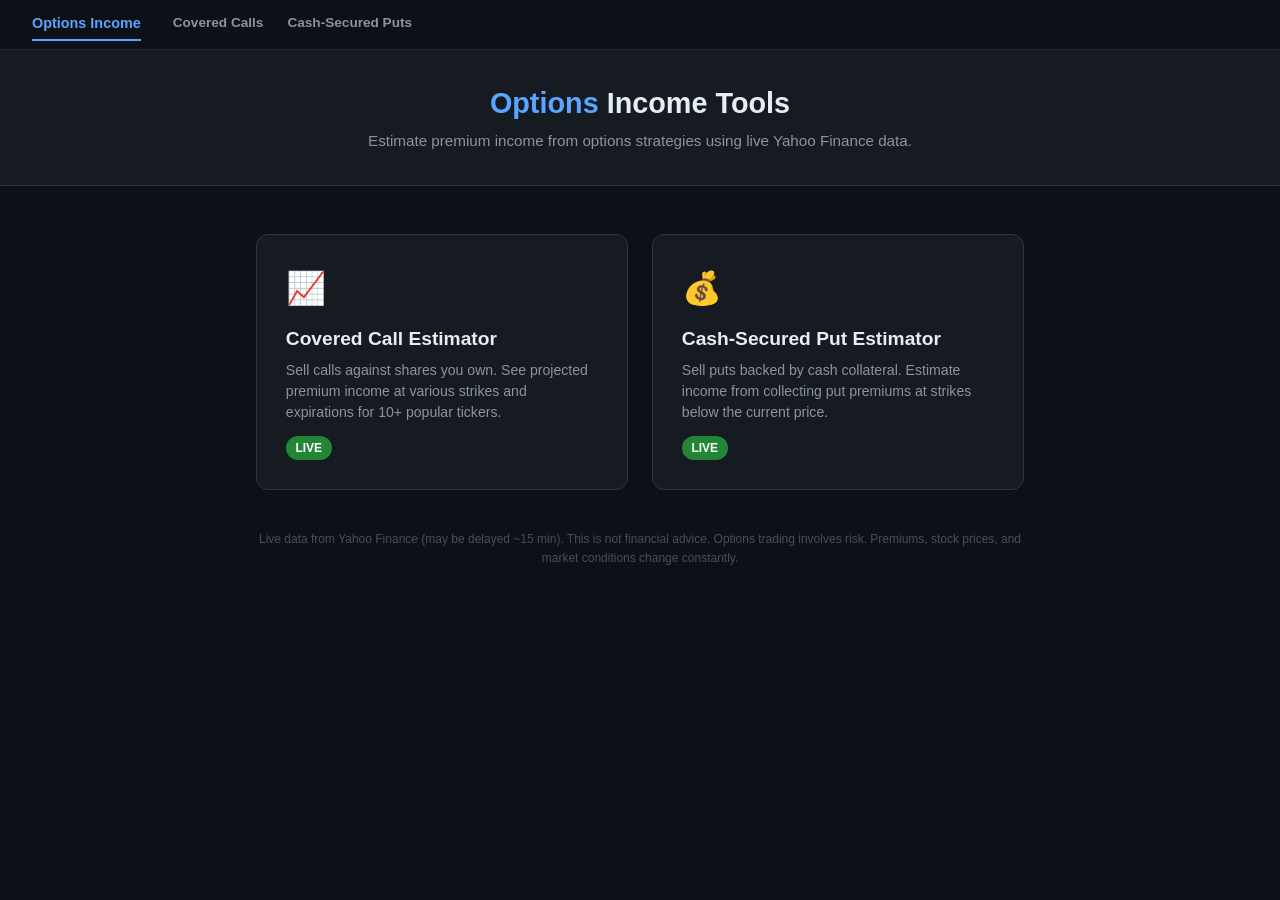
==== index.html @ 86610979 "Add cash-secured puts estimator and navigation hub - Create hub landing page (index.html) with nav c" ====
<!DOCTYPE html>
<html lang="en">
<head>
    <meta charset="UTF-8">
    <meta name="viewport" content="width=device-width, initial-scale=1.0">
    <title>Options Income Tools</title>
    <style>
        *, *::before, *::after { box-sizing: border-box; margin: 0; padding: 0; }
        body {
            font-family: -apple-system, BlinkMacSystemFont, "Segoe UI", Roboto, Helvetica, Arial, sans-serif;
            background: #0d1117;
            color: #e6edf3;
            min-height: 100vh;
            line-height: 1.5;
        }
        nav.top-nav {
            background: #0d1117;
            border-bottom: 1px solid #21262d;
            padding: 0.5rem 2rem;
            display: flex;
            gap: 1.5rem;
            align-items: center;
        }
        nav.top-nav a {
            color: #8b949e;
            text-decoration: none;
            font-size: 0.85rem;
            font-weight: 600;
            padding: 0.3rem 0;
            border-bottom: 2px solid transparent;
            transition: color 0.15s, border-color 0.15s;
        }
        nav.top-nav a:hover { color: #e6edf3; }
        nav.top-nav a.active {
            color: #58a6ff;
            border-bottom-color: #58a6ff;
        }
        nav.top-nav .nav-home {
            color: #58a6ff;
            font-size: 0.9rem;
            margin-right: 0.5rem;
        }
        header {
            background: #161b22;
            border-bottom: 1px solid #30363d;
            padding: 2rem 2rem;
            text-align: center;
        }
        header h1 {
            font-size: 1.8rem;
            color: #e6edf3;
            margin-bottom: 0.3rem;
        }
        header h1 span { color: #58a6ff; }
        header p {
            color: #8b949e;
            font-size: 0.95rem;
        }
        .container {
            max-width: 800px;
            margin: 0 auto;
            padding: 2rem 1rem;
        }
        .tools-grid {
            display: grid;
            grid-template-columns: repeat(auto-fit, minmax(300px, 1fr));
            gap: 1.5rem;
            margin-top: 1rem;
        }
        .tool-card {
            background: #161b22;
            border: 1px solid #30363d;
            border-radius: 12px;
            padding: 1.8rem;
            transition: border-color 0.2s, transform 0.15s;
            cursor: pointer;
            text-decoration: none;
            color: inherit;
            display: block;
        }
        .tool-card:hover {
            border-color: #58a6ff;
            transform: translateY(-2px);
        }
        .tool-card .icon {
            font-size: 2rem;
            margin-bottom: 0.8rem;
        }
        .tool-card h2 {
            font-size: 1.2rem;
            color: #e6edf3;
            margin-bottom: 0.4rem;
        }
        .tool-card p {
            color: #8b949e;
            font-size: 0.88rem;
            line-height: 1.5;
        }
        .tool-card .badge {
            display: inline-block;
            margin-top: 0.8rem;
            font-size: 0.75rem;
            padding: 0.2rem 0.6rem;
            border-radius: 12px;
            font-weight: 600;
        }
        .badge-live {
            background: #238636;
            color: #fff;
        }
        .badge-soon {
            background: #30363d;
            color: #8b949e;
        }
        .disclaimer {
            font-size: 0.75rem;
            color: #484f58;
            margin-top: 2.5rem;
            text-align: center;
            line-height: 1.6;
        }
        @media (max-width: 600px) {
            nav.top-nav { padding: 0.5rem 1rem; gap: 1rem; }
            header { padding: 1.5rem 1rem; }
            header h1 { font-size: 1.4rem; }
        }
    </style>
</head>
<body>
    <nav class="top-nav">
        <a href="/" class="nav-home active">Options Income</a>
        <a href="/covered-calls">Covered Calls</a>
        <a href="/cash-secured-puts">Cash-Secured Puts</a>
    </nav>

    <header>
        <h1><span>Options</span> Income Tools</h1>
        <p>Estimate premium income from options strategies using live Yahoo Finance data.</p>
    </header>

    <div class="container">
        <div class="tools-grid">
            <a href="/covered-calls" class="tool-card">
                <div class="icon">&#x1F4C8;</div>
                <h2>Covered Call Estimator</h2>
                <p>Sell calls against shares you own. See projected premium income at various strikes and expirations for 10+ popular tickers.</p>
                <span class="badge badge-live">LIVE</span>
            </a>
            <a href="/cash-secured-puts" class="tool-card">
                <div class="icon">&#x1F4B0;</div>
                <h2>Cash-Secured Put Estimator</h2>
                <p>Sell puts backed by cash collateral. Estimate income from collecting put premiums at strikes below the current price.</p>
                <span class="badge badge-live">LIVE</span>
            </a>
        </div>
        <p class="disclaimer">
            Live data from Yahoo Finance (may be delayed ~15 min). This is not financial advice.
            Options trading involves risk. Premiums, stock prices, and market conditions change constantly.
        </p>
    </div>
</body>
</html>
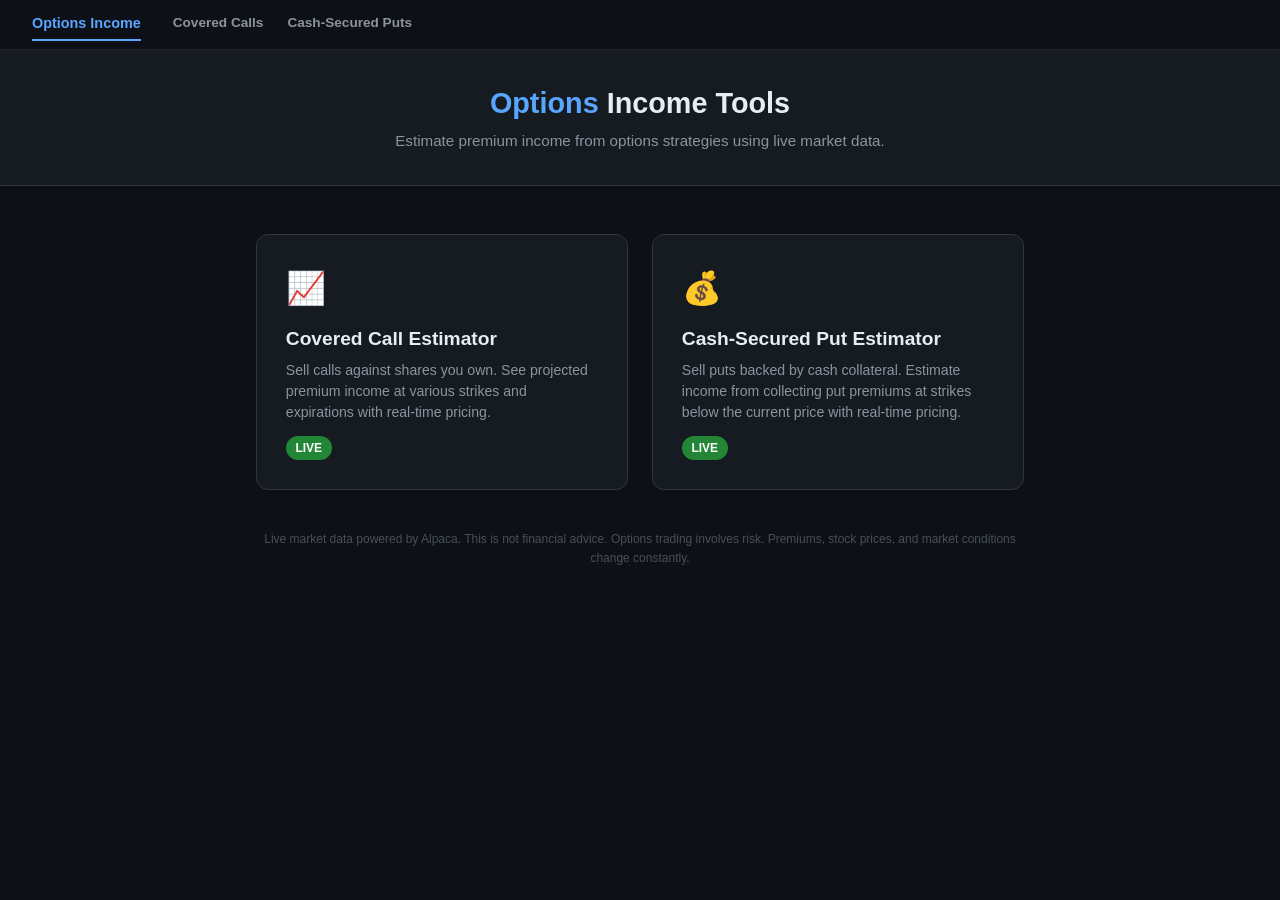
==== commit ba4d04b1: "Update branding from Yahoo Finance to Alpaca across all pages Co-Authored-By: Claude Opus 4.6 <norep" ====
--- a/index.html
+++ b/index.html
@@ -135,7 +135,7 @@
 
     <header>
         <h1><span>Options</span> Income Tools</h1>
-        <p>Estimate premium income from options strategies using live Yahoo Finance data.</p>
+        <p>Estimate premium income from options strategies using live market data.</p>
     </header>
 
     <div class="container">
@@ -143,18 +143,18 @@
             <a href="/covered-calls" class="tool-card">
                 <div class="icon">&#x1F4C8;</div>
                 <h2>Covered Call Estimator</h2>
-                <p>Sell calls against shares you own. See projected premium income at various strikes and expirations for 10+ popular tickers.</p>
+                <p>Sell calls against shares you own. See projected premium income at various strikes and expirations with real-time pricing.</p>
                 <span class="badge badge-live">LIVE</span>
             </a>
             <a href="/cash-secured-puts" class="tool-card">
                 <div class="icon">&#x1F4B0;</div>
                 <h2>Cash-Secured Put Estimator</h2>
-                <p>Sell puts backed by cash collateral. Estimate income from collecting put premiums at strikes below the current price.</p>
+                <p>Sell puts backed by cash collateral. Estimate income from collecting put premiums at strikes below the current price with real-time pricing.</p>
                 <span class="badge badge-live">LIVE</span>
             </a>
         </div>
         <p class="disclaimer">
-            Live data from Yahoo Finance (may be delayed ~15 min). This is not financial advice.
+            Live market data powered by Alpaca. This is not financial advice.
             Options trading involves risk. Premiums, stock prices, and market conditions change constantly.
         </p>
     </div>
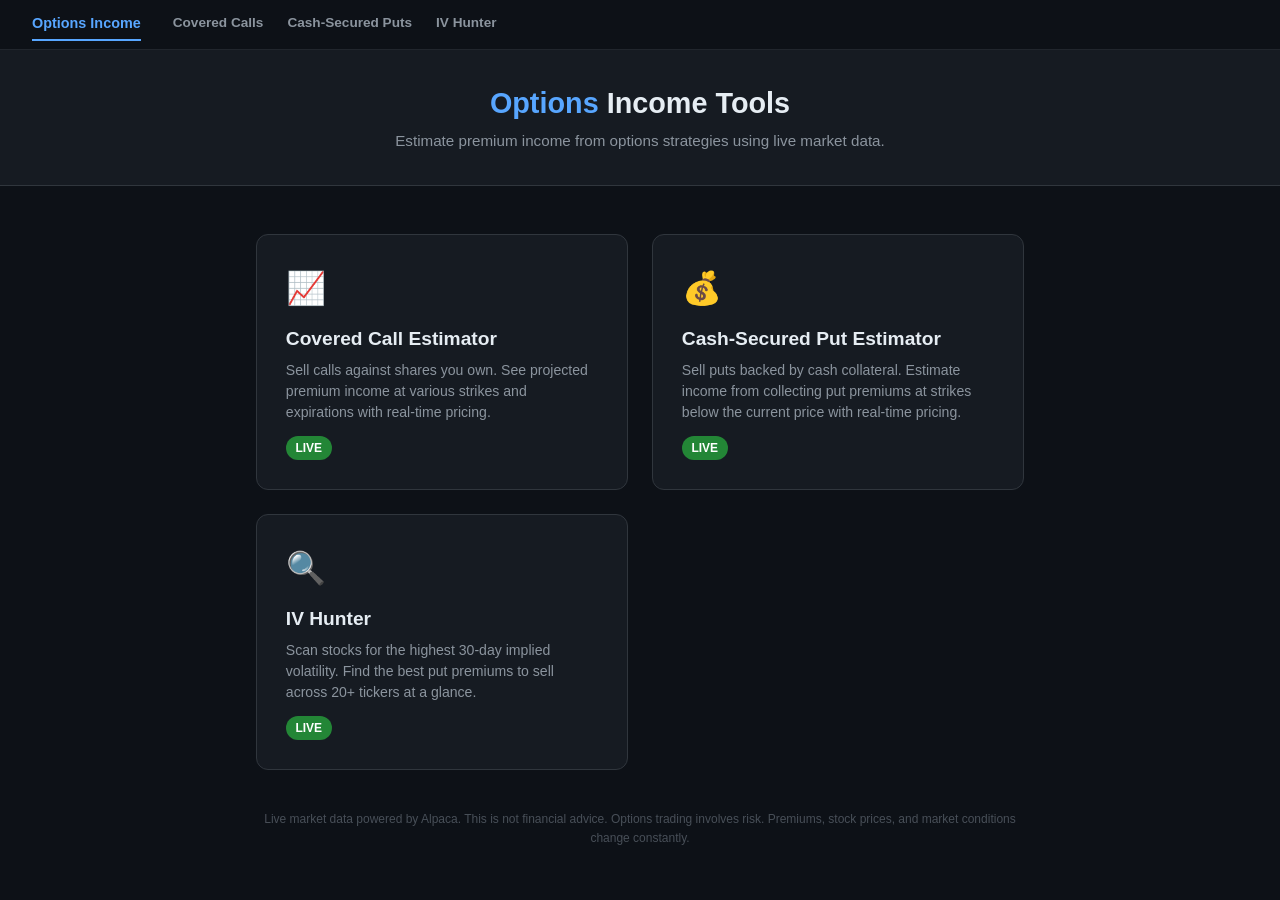
==== commit 7322ec08: "Add IV Hunter page to scan stocks for highest put premiums - New /iv-hunter page scans 20+ tickers f" ====
--- a/index.html
+++ b/index.html
@@ -131,6 +131,7 @@
         <a href="/" class="nav-home active">Options Income</a>
         <a href="/covered-calls">Covered Calls</a>
         <a href="/cash-secured-puts">Cash-Secured Puts</a>
+        <a href="/iv-hunter">IV Hunter</a>
     </nav>
 
     <header>
@@ -152,6 +153,12 @@
                 <p>Sell puts backed by cash collateral. Estimate income from collecting put premiums at strikes below the current price with real-time pricing.</p>
                 <span class="badge badge-live">LIVE</span>
             </a>
+            <a href="/iv-hunter" class="tool-card">
+                <div class="icon">&#x1F50D;</div>
+                <h2>IV Hunter</h2>
+                <p>Scan stocks for the highest 30-day implied volatility. Find the best put premiums to sell across 20+ tickers at a glance.</p>
+                <span class="badge badge-live">LIVE</span>
+            </a>
         </div>
         <p class="disclaimer">
             Live market data powered by Alpaca. This is not financial advice.
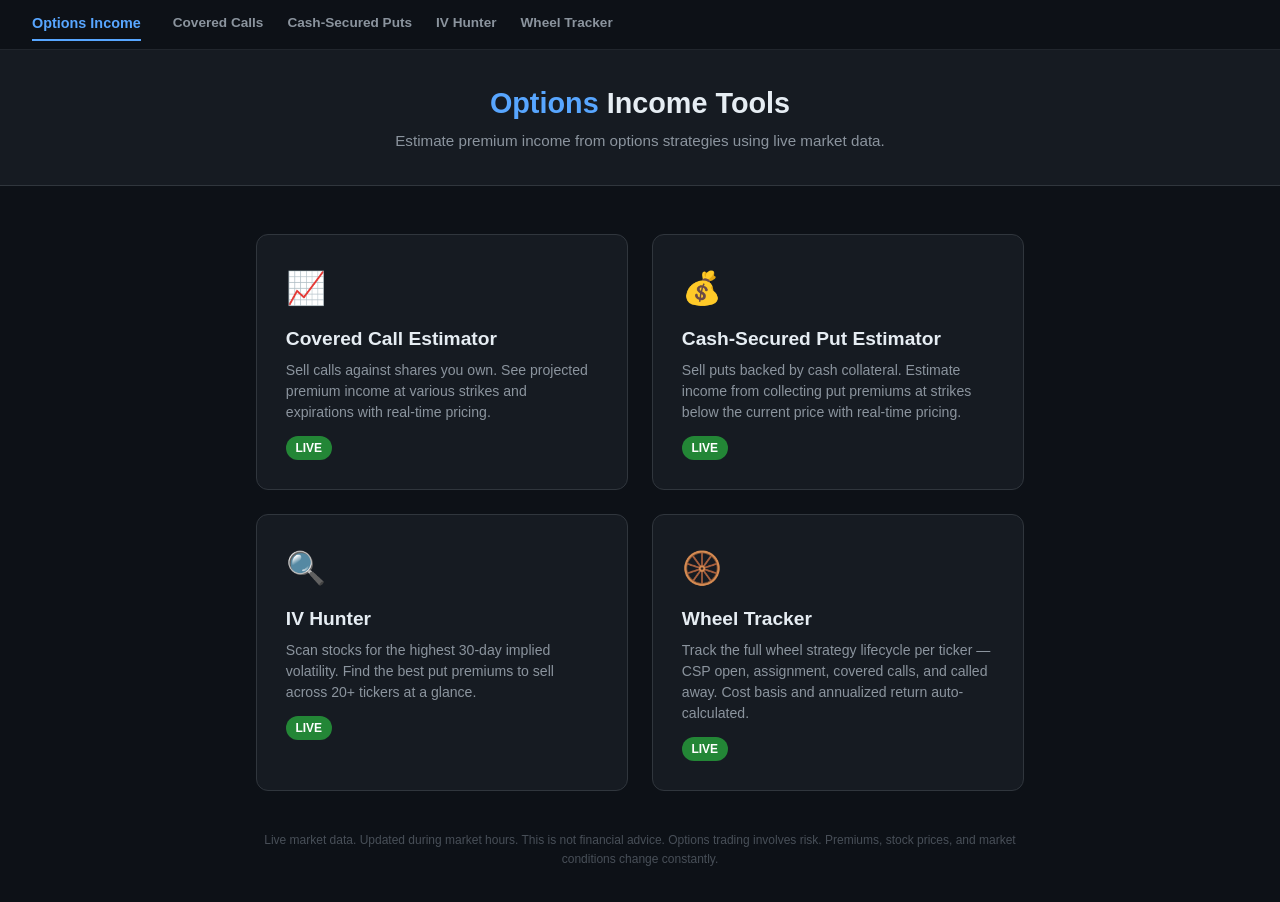
==== commit 4e29cf5f: "chore: update market data disclaimer" ====
--- a/index.html
+++ b/index.html
@@ -132,6 +132,7 @@
         <a href="/covered-calls">Covered Calls</a>
         <a href="/cash-secured-puts">Cash-Secured Puts</a>
         <a href="/iv-hunter">IV Hunter</a>
+        <a href="/wheel-tracker">Wheel Tracker</a>
     </nav>
 
     <header>
@@ -159,9 +160,15 @@
                 <p>Scan stocks for the highest 30-day implied volatility. Find the best put premiums to sell across 20+ tickers at a glance.</p>
                 <span class="badge badge-live">LIVE</span>
             </a>
+            <a href="/wheel-tracker" class="tool-card">
+                <div class="icon">&#x1F6DE;</div>
+                <h2>Wheel Tracker</h2>
+                <p>Track the full wheel strategy lifecycle per ticker — CSP open, assignment, covered calls, and called away. Cost basis and annualized return auto-calculated.</p>
+                <span class="badge badge-live">LIVE</span>
+            </a>
         </div>
         <p class="disclaimer">
-            Live market data powered by Alpaca. This is not financial advice.
+            Live market data. Updated during market hours. This is not financial advice.
             Options trading involves risk. Premiums, stock prices, and market conditions change constantly.
         </p>
     </div>
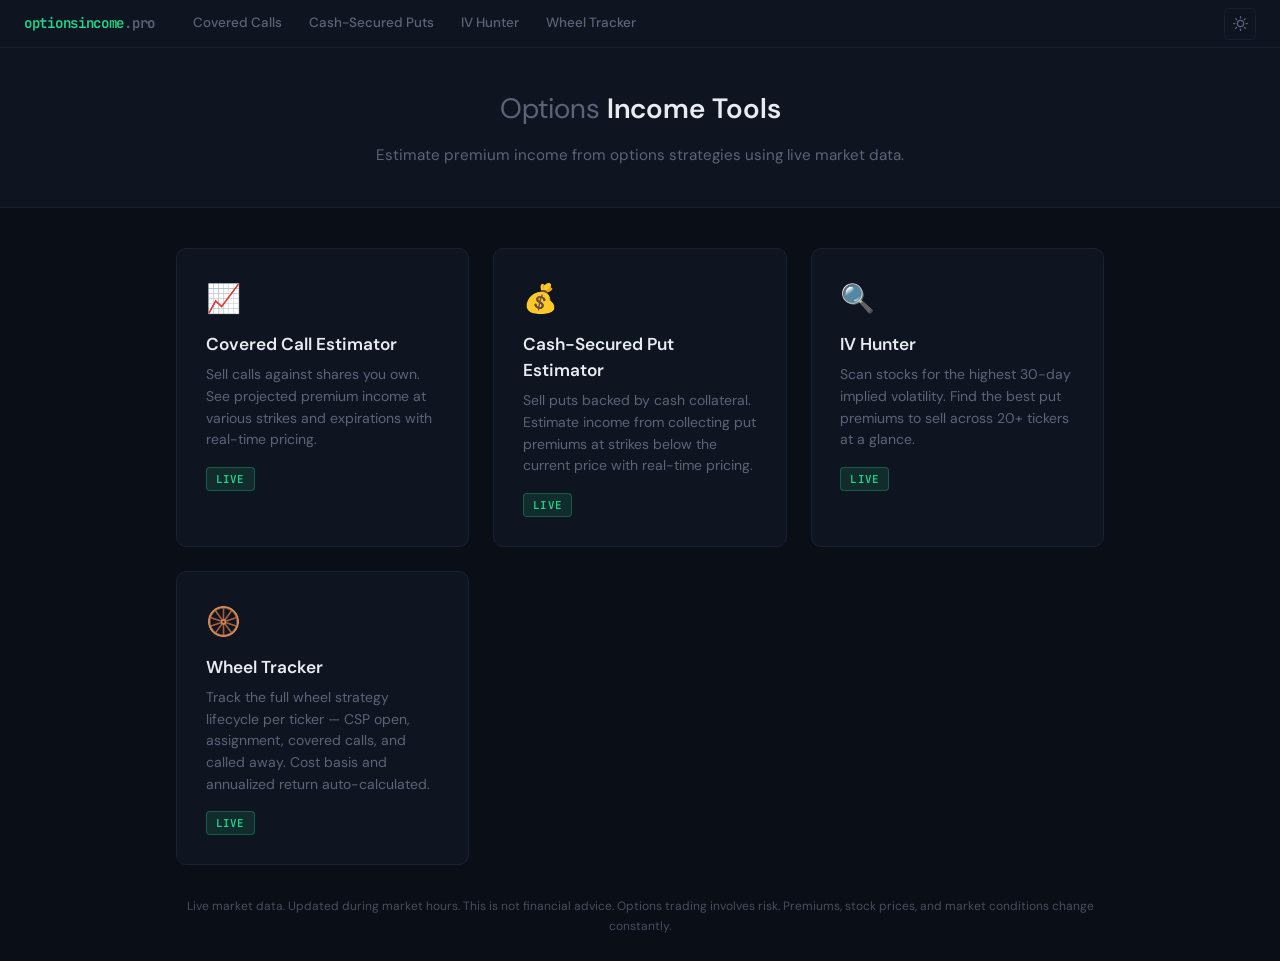
==== commit 13c89623: "feat: full design overhaul — terminal aesthetic with light/dark mode" ====
--- a/index.html
+++ b/index.html
@@ -4,138 +4,29 @@
     <meta charset="UTF-8">
     <meta name="viewport" content="width=device-width, initial-scale=1.0">
     <title>Options Income Tools</title>
-    <style>
-        *, *::before, *::after { box-sizing: border-box; margin: 0; padding: 0; }
-        body {
-            font-family: -apple-system, BlinkMacSystemFont, "Segoe UI", Roboto, Helvetica, Arial, sans-serif;
-            background: #0d1117;
-            color: #e6edf3;
-            min-height: 100vh;
-            line-height: 1.5;
-        }
-        nav.top-nav {
-            background: #0d1117;
-            border-bottom: 1px solid #21262d;
-            padding: 0.5rem 2rem;
-            display: flex;
-            gap: 1.5rem;
-            align-items: center;
-        }
-        nav.top-nav a {
-            color: #8b949e;
-            text-decoration: none;
-            font-size: 0.85rem;
-            font-weight: 600;
-            padding: 0.3rem 0;
-            border-bottom: 2px solid transparent;
-            transition: color 0.15s, border-color 0.15s;
-        }
-        nav.top-nav a:hover { color: #e6edf3; }
-        nav.top-nav a.active {
-            color: #58a6ff;
-            border-bottom-color: #58a6ff;
-        }
-        nav.top-nav .nav-home {
-            color: #58a6ff;
-            font-size: 0.9rem;
-            margin-right: 0.5rem;
-        }
-        header {
-            background: #161b22;
-            border-bottom: 1px solid #30363d;
-            padding: 2rem 2rem;
-            text-align: center;
-        }
-        header h1 {
-            font-size: 1.8rem;
-            color: #e6edf3;
-            margin-bottom: 0.3rem;
-        }
-        header h1 span { color: #58a6ff; }
-        header p {
-            color: #8b949e;
-            font-size: 0.95rem;
-        }
-        .container {
-            max-width: 800px;
-            margin: 0 auto;
-            padding: 2rem 1rem;
-        }
-        .tools-grid {
-            display: grid;
-            grid-template-columns: repeat(auto-fit, minmax(300px, 1fr));
-            gap: 1.5rem;
-            margin-top: 1rem;
-        }
-        .tool-card {
-            background: #161b22;
-            border: 1px solid #30363d;
-            border-radius: 12px;
-            padding: 1.8rem;
-            transition: border-color 0.2s, transform 0.15s;
-            cursor: pointer;
-            text-decoration: none;
-            color: inherit;
-            display: block;
-        }
-        .tool-card:hover {
-            border-color: #58a6ff;
-            transform: translateY(-2px);
-        }
-        .tool-card .icon {
-            font-size: 2rem;
-            margin-bottom: 0.8rem;
-        }
-        .tool-card h2 {
-            font-size: 1.2rem;
-            color: #e6edf3;
-            margin-bottom: 0.4rem;
-        }
-        .tool-card p {
-            color: #8b949e;
-            font-size: 0.88rem;
-            line-height: 1.5;
-        }
-        .tool-card .badge {
-            display: inline-block;
-            margin-top: 0.8rem;
-            font-size: 0.75rem;
-            padding: 0.2rem 0.6rem;
-            border-radius: 12px;
-            font-weight: 600;
-        }
-        .badge-live {
-            background: #238636;
-            color: #fff;
-        }
-        .badge-soon {
-            background: #30363d;
-            color: #8b949e;
-        }
-        .disclaimer {
-            font-size: 0.75rem;
-            color: #484f58;
-            margin-top: 2.5rem;
-            text-align: center;
-            line-height: 1.6;
-        }
-        @media (max-width: 600px) {
-            nav.top-nav { padding: 0.5rem 1rem; gap: 1rem; }
-            header { padding: 1.5rem 1rem; }
-            header h1 { font-size: 1.4rem; }
-        }
-    </style>
+    <script>(function(){ document.documentElement.setAttribute('data-theme', localStorage.getItem('theme') || 'dark'); })();
+    function toggleTheme() { var t = document.documentElement.getAttribute('data-theme') === 'light' ? 'dark' : 'light'; document.documentElement.setAttribute('data-theme', t); localStorage.setItem('theme', t); }</script>
+    <link rel="preconnect" href="https://fonts.googleapis.com">
+    <link rel="preconnect" href="https://fonts.gstatic.com" crossorigin>
+    <link href="https://fonts.googleapis.com/css2?family=JetBrains+Mono:wght@400;500;600&family=DM+Sans:wght@400;500;600&display=swap" rel="stylesheet">
+    <link rel="stylesheet" href="/static/style.css">
 </head>
 <body>
     <nav class="top-nav">
-        <a href="/" class="nav-home active">Options Income</a>
-        <a href="/covered-calls">Covered Calls</a>
-        <a href="/cash-secured-puts">Cash-Secured Puts</a>
-        <a href="/iv-hunter">IV Hunter</a>
-        <a href="/wheel-tracker">Wheel Tracker</a>
+        <a href="/" class="nav-brand"><span class="brand-name">optionsincome</span><span class="brand-dot">.pro</span></a>
+        <div class="nav-links">
+            <a href="/covered-calls">Covered Calls</a>
+            <a href="/cash-secured-puts">Cash-Secured Puts</a>
+            <a href="/iv-hunter">IV Hunter</a>
+            <a href="/wheel-tracker">Wheel Tracker</a>
+        </div>
+        <button class="theme-toggle" onclick="toggleTheme()" aria-label="Toggle theme">
+            <svg class="icon-sun" xmlns="http://www.w3.org/2000/svg" width="15" height="15" viewBox="0 0 24 24" fill="none" stroke="currentColor" stroke-width="2" stroke-linecap="round" stroke-linejoin="round"><circle cx="12" cy="12" r="5"/><line x1="12" y1="1" x2="12" y2="3"/><line x1="12" y1="21" x2="12" y2="23"/><line x1="4.22" y1="4.22" x2="5.64" y2="5.64"/><line x1="18.36" y1="18.36" x2="19.78" y2="19.78"/><line x1="1" y1="12" x2="3" y2="12"/><line x1="21" y1="12" x2="23" y2="12"/><line x1="4.22" y1="19.78" x2="5.64" y2="18.36"/><line x1="18.36" y1="5.64" x2="19.78" y2="4.22"/></svg>
+            <svg class="icon-moon" xmlns="http://www.w3.org/2000/svg" width="15" height="15" viewBox="0 0 24 24" fill="none" stroke="currentColor" stroke-width="2" stroke-linecap="round" stroke-linejoin="round"><path d="M21 12.79A9 9 0 1 1 11.21 3 7 7 0 0 0 21 12.79z"/></svg>
+        </button>
     </nav>
 
-    <header>
+    <header class="header-home">
         <h1><span>Options</span> Income Tools</h1>
         <p>Estimate premium income from options strategies using live market data.</p>
     </header>
--- a/static/style.css
+++ b/static/style.css
@@ -0,0 +1,1019 @@
+/* ─────────────────────────────────────────────
+   Design Tokens — CSS Custom Properties
+───────────────────────────────────────────── */
+:root {
+  --bg-page:    #0a0e17;
+  --bg-card:    #0f1520;
+  --bg-input:   #07090f;
+  --bg-thead:   #0d1220;
+  --border:     #1a2035;
+  --border-sub: rgba(26, 32, 53, 0.45);
+
+  --text-primary:   #e8ecf1;
+  --text-secondary: #5a6378;
+
+  --accent-green: #22d68a;
+  --accent-red:   #e24b4a;
+  --accent-amber: #f5a623;
+  --accent-blue:  #3b8bff;
+
+  --accent-green-dim:    rgba(34, 214, 138, 0.12);
+  --accent-green-border: rgba(34, 214, 138, 0.28);
+  --accent-red-dim:      rgba(226, 75, 74, 0.12);
+  --accent-red-border:   rgba(226, 75, 74, 0.28);
+  --accent-amber-dim:    rgba(245, 166, 35, 0.12);
+  --accent-amber-border: rgba(245, 166, 35, 0.28);
+  --accent-blue-dim:     rgba(59, 139, 255, 0.12);
+  --accent-blue-border:  rgba(59, 139, 255, 0.28);
+  --muted-dim:    rgba(90, 99, 120, 0.12);
+  --muted-border: rgba(90, 99, 120, 0.28);
+
+  --font-mono: 'JetBrains Mono', 'Courier New', monospace;
+  --font-sans: 'DM Sans', -apple-system, BlinkMacSystemFont, 'Segoe UI', sans-serif;
+
+  --radius-sm: 6px;
+  --radius-md: 8px;
+  --radius-lg: 10px;
+  --radius-xl: 12px;
+}
+
+[data-theme="light"] {
+  --bg-page:    #f7f8fa;
+  --bg-card:    #ffffff;
+  --bg-input:   #f0f1f4;
+  --bg-thead:   #f2f3f6;
+  --border:     #e2e5eb;
+  --border-sub: rgba(226, 229, 235, 0.6);
+
+  --text-primary:   #1a1d24;
+  --text-secondary: #9199a8;
+
+  --accent-green: #0d9e6a;
+  --accent-red:   #d43d3d;
+  --accent-amber: #c4850a;
+  --accent-blue:  #2d6fd4;
+
+  --accent-green-dim:    rgba(13, 158, 106, 0.1);
+  --accent-green-border: rgba(13, 158, 106, 0.3);
+  --accent-red-dim:      rgba(212, 61, 61, 0.1);
+  --accent-red-border:   rgba(212, 61, 61, 0.3);
+  --accent-amber-dim:    rgba(196, 133, 10, 0.1);
+  --accent-amber-border: rgba(196, 133, 10, 0.3);
+  --accent-blue-dim:     rgba(45, 111, 212, 0.1);
+  --accent-blue-border:  rgba(45, 111, 212, 0.3);
+  --muted-dim:    rgba(145, 153, 168, 0.12);
+  --muted-border: rgba(145, 153, 168, 0.3);
+}
+
+/* ── Reset ── */
+*, *::before, *::after { box-sizing: border-box; margin: 0; padding: 0; }
+
+/* ── Base ── */
+html { font-size: 16px; }
+
+body {
+  font-family: var(--font-sans);
+  background: var(--bg-page);
+  color: var(--text-primary);
+  min-height: 100vh;
+  line-height: 1.5;
+}
+
+h1, h2, h3 {
+  font-family: var(--font-sans);
+  font-weight: 600;
+  color: var(--text-primary);
+}
+
+h2 {
+  font-size: 1.05rem;
+  margin-bottom: 0.8rem;
+}
+
+/* ── Navigation ── */
+nav.top-nav {
+  background: var(--bg-card);
+  border-bottom: 1px solid var(--border);
+  padding: 0 1.5rem;
+  display: flex;
+  align-items: center;
+  height: 48px;
+  gap: 0;
+  position: sticky;
+  top: 0;
+  z-index: 100;
+}
+
+/* Brand */
+.nav-brand {
+  font-family: var(--font-mono);
+  font-weight: 600;
+  font-size: 0.88rem;
+  text-decoration: none;
+  display: flex;
+  align-items: center;
+  flex-shrink: 0;
+  margin-right: 1.5rem;
+  letter-spacing: -0.3px;
+}
+.brand-name { color: var(--accent-green); }
+.brand-dot  { color: var(--text-secondary); }
+
+/* Nav links */
+.nav-links {
+  display: flex;
+  align-items: center;
+  flex: 1;
+}
+.nav-links a {
+  color: var(--text-secondary);
+  text-decoration: none;
+  font-family: var(--font-sans);
+  font-size: 0.84rem;
+  font-weight: 500;
+  padding: 0 0.85rem;
+  height: 48px;
+  display: inline-flex;
+  align-items: center;
+  gap: 4px;
+  transition: color 0.15s;
+  white-space: nowrap;
+}
+.nav-links a:hover { color: var(--text-primary); }
+.nav-links a.active { color: var(--text-primary); }
+.nav-links a.active::after {
+  content: '•';
+  color: var(--accent-green);
+  font-size: 0.55rem;
+  line-height: 1;
+}
+
+/* Theme toggle */
+.theme-toggle {
+  background: transparent;
+  border: 1px solid var(--border);
+  border-radius: var(--radius-sm);
+  color: var(--text-secondary);
+  cursor: pointer;
+  display: flex;
+  align-items: center;
+  justify-content: center;
+  width: 32px;
+  height: 32px;
+  padding: 0;
+  flex-shrink: 0;
+  margin-left: auto;
+  transition: color 0.15s, border-color 0.15s;
+}
+.theme-toggle:hover {
+  color: var(--text-primary);
+  border-color: var(--text-secondary);
+}
+/* Show sun in dark mode (click to go light), moon in light mode (click to go dark) */
+.icon-sun  { display: block; }
+.icon-moon { display: none; }
+[data-theme="light"] .icon-sun  { display: none; }
+[data-theme="light"] .icon-moon { display: block; }
+
+/* ── Header ── */
+header {
+  background: var(--bg-card);
+  border-bottom: 1px solid var(--border);
+  padding: 1rem 1.5rem;
+  display: flex;
+  align-items: center;
+  justify-content: space-between;
+  flex-wrap: wrap;
+  gap: 0.5rem;
+}
+header.header-home {
+  flex-direction: column;
+  align-items: center;
+  text-align: center;
+  padding: 2.5rem 1.5rem;
+}
+header h1 {
+  font-size: 1.4rem;
+  color: var(--text-primary);
+}
+header h1 span { color: var(--text-secondary); font-weight: 400; }
+header.header-home h1 { font-size: 1.75rem; }
+header.header-home p {
+  color: var(--text-secondary);
+  font-size: 0.95rem;
+  margin-top: 0.4rem;
+}
+.header-right {
+  display: flex;
+  align-items: center;
+  gap: 0.6rem;
+}
+.stock-badge {
+  font-family: var(--font-mono);
+  font-weight: 600;
+  font-size: 0.82rem;
+  padding: 0.25rem 0.65rem;
+  background: var(--accent-blue-dim);
+  border: 1px solid var(--accent-blue-border);
+  color: var(--accent-blue);
+  border-radius: var(--radius-sm);
+}
+
+/* ── Container ── */
+.container {
+  max-width: 960px;
+  margin: 0 auto;
+  padding: 1.5rem 1rem;
+}
+.container.wide { max-width: 1060px; }
+
+/* ── Info Banner ── */
+.info-banner {
+  background: var(--bg-card);
+  border: 1px solid var(--border);
+  border-radius: var(--radius-md);
+  padding: 0.8rem 1rem;
+  margin-bottom: 1.5rem;
+  font-size: 0.85rem;
+  color: var(--text-secondary);
+  line-height: 1.55;
+}
+.info-banner strong { color: var(--text-primary); font-weight: 600; }
+
+/* ── Input Section / Controls ── */
+.input-section, .controls {
+  background: var(--bg-card);
+  border: 1px solid var(--border);
+  border-radius: var(--radius-lg);
+  padding: 1.2rem;
+  margin-bottom: 1.5rem;
+}
+
+.input-section label,
+.controls label,
+.field label {
+  display: block;
+  font-weight: 500;
+  font-size: 0.875rem;
+  margin-bottom: 0.35rem;
+  color: var(--text-primary);
+}
+
+.input-section .hint,
+.controls .hint,
+.field .hint {
+  font-size: 0.76rem;
+  color: var(--text-secondary);
+  margin-bottom: 0.45rem;
+  margin-top: 0.2rem;
+}
+
+.input-row, .controls-row {
+  display: flex;
+  gap: 1rem;
+  align-items: flex-end;
+  flex-wrap: wrap;
+}
+.input-group { flex: 1; min-width: 180px; }
+.controls-row .input-group { min-width: 250px; }
+
+/* ── Form inputs ── */
+input[type="text"],
+input[type="number"],
+input[type="date"],
+select {
+  width: 100%;
+  padding: 0.55rem 0.75rem;
+  background: var(--bg-input);
+  border: 1px solid var(--border);
+  border-radius: var(--radius-sm);
+  color: var(--text-primary);
+  font-size: 0.9rem;
+  font-family: var(--font-sans);
+  transition: border-color 0.15s;
+  -webkit-appearance: none;
+  appearance: none;
+}
+input[type="text"]:focus,
+input[type="number"]:focus,
+input[type="date"]:focus,
+select:focus {
+  outline: none;
+  border-color: var(--accent-green);
+}
+select { background-image: none; }
+
+/* ── Buttons ── */
+.btn {
+  font-family: var(--font-sans);
+  padding: 0.55rem 1.1rem;
+  border: 1px solid transparent;
+  border-radius: var(--radius-sm);
+  font-size: 0.875rem;
+  font-weight: 600;
+  cursor: pointer;
+  transition: filter 0.15s, background 0.15s, color 0.15s, border-color 0.15s;
+  white-space: nowrap;
+  display: inline-flex;
+  align-items: center;
+  gap: 0.4rem;
+}
+.btn-primary {
+  background: var(--accent-green);
+  color: #0a0e17;
+  border-color: var(--accent-green);
+}
+.btn-primary:hover { filter: brightness(1.1); }
+.btn-primary:disabled {
+  background: var(--border);
+  color: var(--text-secondary);
+  border-color: var(--border);
+  cursor: not-allowed;
+  filter: none;
+}
+.btn-secondary {
+  background: transparent;
+  color: var(--text-primary);
+  border-color: var(--border);
+}
+.btn-secondary:hover {
+  border-color: var(--text-secondary);
+}
+.btn-secondary:disabled {
+  color: var(--text-secondary);
+  cursor: not-allowed;
+}
+.btn-danger {
+  background: var(--accent-red-dim);
+  color: var(--accent-red);
+  border-color: var(--accent-red-border);
+}
+.btn-danger:hover { filter: brightness(1.1); }
+.btn-sm { padding: 0.28rem 0.6rem; font-size: 0.76rem; }
+
+/* ── Status messages ── */
+.status-msg {
+  font-size: 0.85rem;
+  margin-top: 0.6rem;
+  min-height: 1.2em;
+}
+.status-msg.success { color: var(--accent-green); }
+.status-msg.error   { color: var(--accent-red); }
+.status-msg.loading { color: var(--accent-blue); }
+
+/* ── Fetch bar ── */
+.fetch-bar {
+  display: flex;
+  gap: 0.8rem;
+  align-items: center;
+  margin-bottom: 1rem;
+  flex-wrap: wrap;
+}
+
+/* ── Quick tickers ── */
+.quick-tickers {
+  display: flex;
+  gap: 0.4rem;
+  flex-wrap: wrap;
+  margin-bottom: 1.5rem;
+}
+.quick-tickers > span {
+  font-size: 0.78rem;
+  color: var(--text-secondary);
+  align-self: center;
+  margin-right: 0.2rem;
+}
+.ticker-btn {
+  font-family: var(--font-mono);
+  font-size: 0.76rem;
+  font-weight: 500;
+  padding: 0.25rem 0.6rem;
+  background: transparent;
+  border: 1px solid var(--border);
+  border-radius: var(--radius-sm);
+  color: var(--text-secondary);
+  cursor: pointer;
+  transition: all 0.12s;
+}
+.ticker-btn:hover {
+  border-color: var(--accent-green);
+  color: var(--accent-green);
+  background: var(--accent-green-dim);
+}
+.ticker-btn.active {
+  background: var(--accent-blue-dim);
+  border-color: var(--accent-blue);
+  color: var(--accent-blue);
+}
+
+/* ── Tables ── */
+.table-wrap {
+  overflow-x: auto;
+  background: var(--bg-card);
+  border: 1px solid var(--border);
+  border-radius: var(--radius-lg);
+  margin-bottom: 1.5rem;
+}
+table {
+  width: 100%;
+  border-collapse: collapse;
+  font-size: 0.875rem;
+}
+thead th {
+  background: var(--bg-thead);
+  padding: 0.6rem 0.8rem;
+  text-align: left;
+  color: var(--text-secondary);
+  font-family: var(--font-mono);
+  font-weight: 600;
+  font-size: 0.68rem;
+  text-transform: uppercase;
+  letter-spacing: 0.5px;
+  white-space: nowrap;
+  border-bottom: 1px solid var(--border);
+  cursor: pointer;
+  user-select: none;
+}
+thead th:hover { color: var(--text-primary); }
+thead th.sorted { color: var(--accent-blue); }
+tbody tr {
+  cursor: pointer;
+  transition: background 0.1s;
+}
+tbody tr:hover { background: rgba(255, 255, 255, 0.025); }
+[data-theme="light"] tbody tr:hover { background: rgba(0, 0, 0, 0.03); }
+tbody tr.selected { background: var(--accent-blue-dim); }
+tbody td {
+  font-family: var(--font-mono);
+  font-size: 0.8rem;
+  padding: 0.55rem 0.8rem;
+  border-bottom: 1px solid var(--border-sub);
+  white-space: nowrap;
+  color: var(--text-primary);
+}
+
+/* Table cell colors */
+.delta-cell   { color: var(--accent-blue);  font-weight: 600; }
+.iv-cell      { color: var(--accent-amber); font-weight: 700; }
+.premium-cell { color: var(--accent-green); font-weight: 600; }
+.yield-cell   { color: var(--accent-green); font-weight: 600; }
+.strike-cell  { font-weight: 600; }
+.ticker-cell  {
+  font-family: var(--font-mono);
+  font-weight: 700;
+  color: var(--accent-blue);
+}
+.ticker-cell a { color: var(--accent-blue); text-decoration: none; }
+.ticker-cell a:hover { text-decoration: underline; }
+.rank-cell {
+  color: var(--text-secondary);
+  font-weight: 600;
+  text-align: center;
+}
+.iv-bar {
+  display: inline-block;
+  height: 5px;
+  border-radius: 3px;
+  background: var(--accent-amber);
+  margin-left: 0.5rem;
+  vertical-align: middle;
+  opacity: 0.7;
+}
+
+/* ── Badges ── */
+.badge,
+.data-source-badge {
+  display: inline-block;
+  font-family: var(--font-mono);
+  font-size: 0.68rem;
+  font-weight: 600;
+  padding: 0.18rem 0.55rem;
+  border-radius: 4px;
+  letter-spacing: 0.3px;
+  border: 1px solid transparent;
+  vertical-align: middle;
+}
+.data-source-badge { margin-left: 0.5rem; }
+
+.badge-live {
+  background: var(--accent-green-dim);
+  color: var(--accent-green);
+  border-color: var(--accent-green-border);
+}
+.badge-sample,
+.badge-soon {
+  background: var(--muted-dim);
+  color: var(--text-secondary);
+  border-color: var(--muted-border);
+}
+.badge-loading {
+  background: var(--accent-blue-dim);
+  color: var(--accent-blue);
+  border-color: var(--accent-blue-border);
+  animation: pulse 1.5s ease-in-out infinite;
+}
+@keyframes pulse {
+  0%, 100% { opacity: 1; }
+  50%       { opacity: 0.45; }
+}
+
+/* ── Summary row (options pages) ── */
+.summary-row {
+  display: flex;
+  flex-wrap: wrap;
+  gap: 1rem;
+  margin-bottom: 1rem;
+  padding-bottom: 1rem;
+  border-bottom: 1px solid var(--border-sub);
+}
+.summary-item {
+  flex: 1;
+  min-width: 130px;
+}
+.summary-item .label {
+  font-family: var(--font-mono);
+  font-size: 0.66rem;
+  color: var(--text-secondary);
+  text-transform: uppercase;
+  letter-spacing: 0.5px;
+}
+.summary-item .value {
+  font-family: var(--font-mono);
+  font-size: 1.1rem;
+  font-weight: 600;
+  color: var(--text-primary);
+  margin-top: 0.12rem;
+}
+
+/* ── Summary bar (wheel tracker) ── */
+.summary-bar {
+  background: var(--bg-card);
+  border: 1px solid var(--border);
+  border-radius: var(--radius-lg);
+  padding: 1rem 1.2rem;
+  margin-bottom: 1.5rem;
+  display: flex;
+  flex-wrap: wrap;
+  gap: 1.5rem;
+}
+.summary-bar .summary-item .label {
+  font-family: var(--font-mono);
+  font-size: 0.66rem;
+  color: var(--text-secondary);
+  text-transform: uppercase;
+  letter-spacing: 0.5px;
+}
+.summary-bar .summary-item .value {
+  font-family: var(--font-mono);
+  font-size: 1.1rem;
+  font-weight: 700;
+  color: var(--text-primary);
+  margin-top: 0.12rem;
+}
+.summary-bar .summary-item .value.green { color: var(--accent-green); }
+.summary-bar .summary-item .value.blue  { color: var(--accent-blue); }
+
+/* ── Projection cards ── */
+.projections {
+  background: var(--bg-card);
+  border: 1px solid var(--border);
+  border-radius: var(--radius-lg);
+  padding: 1.2rem;
+  margin-bottom: 1.5rem;
+}
+.projections.hidden { display: none; }
+.proj-grid {
+  display: grid;
+  grid-template-columns: repeat(auto-fit, minmax(200px, 1fr));
+  gap: 1rem;
+  margin-top: 0.8rem;
+}
+.proj-card {
+  background: var(--bg-page);
+  border: 1px solid var(--border);
+  border-radius: var(--radius-md);
+  padding: 1rem;
+  text-align: center;
+}
+.proj-card .period {
+  font-family: var(--font-mono);
+  font-size: 0.65rem;
+  color: var(--text-secondary);
+  text-transform: uppercase;
+  letter-spacing: 0.5px;
+  margin-bottom: 0.3rem;
+}
+.proj-card .amount {
+  font-family: var(--font-mono);
+  font-size: 1.5rem;
+  font-weight: 600;
+  color: var(--accent-green);
+}
+.proj-card .detail {
+  font-size: 0.78rem;
+  color: var(--text-secondary);
+  margin-top: 0.3rem;
+}
+.proj-card .yield {
+  font-family: var(--font-mono);
+  font-size: 0.85rem;
+  font-weight: 600;
+  color: var(--accent-blue);
+  margin-top: 0.3rem;
+}
+
+/* ── Disclaimer ── */
+.disclaimer {
+  font-size: 0.75rem;
+  color: var(--text-secondary);
+  margin-top: 2rem;
+  text-align: center;
+  line-height: 1.65;
+  opacity: 0.75;
+}
+
+/* ── Progress bar (IV Hunter) ── */
+.progress-bar {
+  width: 100%;
+  height: 3px;
+  background: var(--border);
+  border-radius: 2px;
+  margin-bottom: 1rem;
+  overflow: hidden;
+}
+.progress-bar.hidden { display: none; }
+.progress-fill {
+  height: 100%;
+  background: var(--accent-blue);
+  border-radius: 2px;
+  transition: width 0.3s;
+  width: 0%;
+}
+
+/* ── Tool cards (home page) ── */
+.tools-grid {
+  display: grid;
+  grid-template-columns: repeat(auto-fit, minmax(290px, 1fr));
+  gap: 1.5rem;
+  margin-top: 1rem;
+}
+.tool-card {
+  background: var(--bg-card);
+  border: 1px solid var(--border);
+  border-radius: var(--radius-lg);
+  padding: 1.8rem;
+  text-decoration: none;
+  color: inherit;
+  display: block;
+  transition: border-color 0.2s, transform 0.15s;
+}
+.tool-card:hover {
+  border-color: rgba(34, 214, 138, 0.25);
+  transform: translateY(-1px);
+}
+.tool-card .icon { font-size: 1.75rem; margin-bottom: 0.75rem; }
+.tool-card h2 {
+  font-size: 1.08rem;
+  color: var(--text-primary);
+  margin-bottom: 0.4rem;
+}
+.tool-card p {
+  color: var(--text-secondary);
+  font-size: 0.875rem;
+  line-height: 1.55;
+}
+.tool-card .badge { margin-top: 1rem; }
+
+/* ── Tooltip ── */
+.col-tip { position: relative; display: inline-flex; align-items: center; gap: 3px; }
+.col-tip .tip-icon {
+  font-size: 0.7em;
+  color: var(--text-secondary);
+  cursor: help;
+  user-select: none;
+}
+.col-tip .tip-body {
+  display: none;
+  position: absolute;
+  bottom: calc(100% + 6px);
+  left: 50%;
+  transform: translateX(-50%);
+  background: var(--bg-card);
+  border: 1px solid var(--border);
+  color: var(--text-primary);
+  font-family: var(--font-sans);
+  font-size: 0.78rem;
+  font-weight: 400;
+  line-height: 1.5;
+  white-space: pre-line;
+  padding: 8px 10px;
+  border-radius: var(--radius-sm);
+  width: 260px;
+  z-index: 100;
+  pointer-events: none;
+  box-shadow: 0 4px 20px rgba(0, 0, 0, 0.45);
+}
+.col-tip:hover .tip-body { display: block; }
+
+/* ── Wheel Tracker ── */
+
+/* Toolbar */
+.toolbar {
+  display: flex;
+  justify-content: space-between;
+  align-items: center;
+  margin-bottom: 1.2rem;
+  flex-wrap: wrap;
+  gap: 0.8rem;
+}
+.toolbar-left { display: flex; align-items: center; gap: 1rem; flex-wrap: wrap; }
+.campaign-count { font-size: 0.85rem; color: var(--text-secondary); }
+
+/* Campaign cards */
+.campaigns-grid {
+  display: grid;
+  grid-template-columns: repeat(auto-fill, minmax(320px, 1fr));
+  gap: 1.2rem;
+  margin-bottom: 1.5rem;
+}
+.campaign-card {
+  background: var(--bg-card);
+  border: 1px solid var(--border);
+  border-radius: var(--radius-lg);
+  padding: 1.2rem;
+  transition: border-color 0.2s;
+}
+.campaign-card:hover { border-color: rgba(34, 214, 138, 0.2); }
+.campaign-card.expanded { border-color: var(--accent-blue); }
+
+.campaign-header-row {
+  display: flex;
+  justify-content: space-between;
+  align-items: flex-start;
+  margin-bottom: 0.8rem;
+  cursor: pointer;
+}
+.campaign-ticker {
+  font-family: var(--font-mono);
+  font-size: 1.3rem;
+  font-weight: 600;
+  color: var(--text-primary);
+}
+.campaign-started {
+  font-size: 0.76rem;
+  color: var(--text-secondary);
+  margin-top: 0.1rem;
+}
+
+/* Status badges */
+.status-badge {
+  font-family: var(--font-mono);
+  display: inline-block;
+  padding: 0.18rem 0.55rem;
+  border-radius: 4px;
+  font-size: 0.66rem;
+  font-weight: 700;
+  text-transform: uppercase;
+  letter-spacing: 0.4px;
+  white-space: nowrap;
+  border: 1px solid transparent;
+}
+.status-CSP_OPEN   { background: var(--accent-green-dim);  color: var(--accent-green);  border-color: var(--accent-green-border); }
+.status-ASSIGNED   { background: var(--accent-blue-dim);   color: var(--accent-blue);   border-color: var(--accent-blue-border); }
+.status-CC_OPEN    { background: var(--accent-amber-dim);  color: var(--accent-amber);  border-color: var(--accent-amber-border); }
+.status-CALLED_AWAY { background: var(--accent-green-dim); color: var(--accent-green);  border-color: var(--accent-green-border); }
+.status-CLOSED     { background: var(--muted-dim);         color: var(--text-secondary); border-color: var(--muted-border); }
+
+/* Campaign stats */
+.campaign-stats {
+  display: grid;
+  grid-template-columns: 1fr 1fr;
+  gap: 0.5rem 1rem;
+  margin-bottom: 0.8rem;
+  cursor: pointer;
+}
+.stat-item .stat-label {
+  font-family: var(--font-mono);
+  font-size: 0.63rem;
+  color: var(--text-secondary);
+  text-transform: uppercase;
+  letter-spacing: 0.5px;
+}
+.stat-item .stat-value {
+  font-family: var(--font-mono);
+  font-size: 0.95rem;
+  font-weight: 600;
+  color: var(--text-primary);
+}
+.stat-value.green  { color: var(--accent-green); }
+.stat-value.blue   { color: var(--accent-blue); }
+.stat-value.orange { color: var(--accent-amber); }
+.stat-value.muted  { color: var(--text-secondary); }
+/* debit used as extra color class in some templates */
+.stat-value.debit  { color: var(--accent-red); }
+
+/* Campaign actions */
+.campaign-actions {
+  display: flex;
+  gap: 0.4rem;
+  flex-wrap: wrap;
+  margin-top: 0.8rem;
+  padding-top: 0.8rem;
+  border-top: 1px solid var(--border-sub);
+  align-items: center;
+}
+.campaign-actions .spacer { flex: 1; }
+
+/* Trade timeline */
+.campaign-detail {
+  display: none;
+  margin-top: 0.8rem;
+  padding-top: 0.8rem;
+  border-top: 1px solid var(--border-sub);
+}
+.campaign-detail.open { display: block; }
+
+.detail-heading {
+  font-family: var(--font-mono);
+  font-size: 0.63rem;
+  color: var(--text-secondary);
+  text-transform: uppercase;
+  letter-spacing: 0.5px;
+  margin-bottom: 0.6rem;
+}
+.trade-entry {
+  display: flex;
+  gap: 0.75rem;
+  align-items: flex-start;
+  padding: 0.55rem 0;
+  border-bottom: 1px solid var(--border-sub);
+  font-size: 0.85rem;
+}
+.trade-entry:last-child { border-bottom: none; }
+.trade-type-badge {
+  font-family: var(--font-mono);
+  display: inline-block;
+  padding: 0.15rem 0.42rem;
+  border-radius: 4px;
+  font-size: 0.65rem;
+  font-weight: 700;
+  white-space: nowrap;
+  flex-shrink: 0;
+  margin-top: 0.1rem;
+  border: 1px solid transparent;
+}
+.badge-CSP { background: var(--accent-green-dim);  color: var(--accent-green); border-color: var(--accent-green-border); }
+.badge-CC  { background: var(--accent-amber-dim); color: var(--accent-amber); border-color: var(--accent-amber-border); }
+
+.trade-info { flex: 1; min-width: 0; }
+.trade-action-label { font-weight: 600; color: var(--text-primary); }
+.trade-meta { font-size: 0.78rem; color: var(--text-secondary); margin-top: 0.1rem; }
+.trade-cash {
+  font-family: var(--font-mono);
+  font-weight: 600;
+  white-space: nowrap;
+  flex-shrink: 0;
+}
+.trade-cash.credit  { color: var(--accent-green); }
+.trade-cash.debit   { color: var(--accent-red); }
+.trade-cash.neutral { color: var(--text-secondary); }
+
+/* Empty state */
+.empty-state {
+  text-align: center;
+  padding: 4rem 2rem;
+  color: var(--text-secondary);
+  background: var(--bg-card);
+  border: 1px solid var(--border);
+  border-radius: var(--radius-lg);
+}
+.empty-state .empty-icon { font-size: 2.5rem; margin-bottom: 1rem; }
+.empty-state h2 { color: var(--text-primary); font-size: 1.05rem; margin-bottom: 0.5rem; }
+.empty-state p {
+  font-size: 0.875rem;
+  margin-bottom: 1.5rem;
+  line-height: 1.6;
+  max-width: 380px;
+  margin-left: auto;
+  margin-right: auto;
+}
+
+/* ── Modal ── */
+.modal-overlay {
+  display: none;
+  position: fixed;
+  inset: 0;
+  background: rgba(0, 0, 0, 0.65);
+  z-index: 200;
+  align-items: center;
+  justify-content: center;
+  padding: 1rem;
+}
+.modal-overlay.open { display: flex; }
+.modal {
+  background: var(--bg-card);
+  border: 1px solid var(--border);
+  border-radius: var(--radius-xl);
+  padding: 1.5rem;
+  width: 100%;
+  max-width: 480px;
+  max-height: 92vh;
+  overflow-y: auto;
+}
+.modal h2 { font-size: 1.05rem; margin-bottom: 1.2rem; }
+.modal-footer {
+  display: flex;
+  gap: 0.8rem;
+  justify-content: flex-end;
+  margin-top: 1.2rem;
+  padding-top: 1rem;
+  border-top: 1px solid var(--border);
+}
+
+/* Form fields in modal */
+.field { margin-bottom: 0.9rem; }
+
+/* ── Live quote rows (wheel tracker) ── */
+.live-row {
+  display: flex;
+  align-items: center;
+  gap: 0.5rem;
+  flex-wrap: wrap;
+  padding: 0.45rem 0 0.55rem;
+  border-bottom: 1px solid var(--border-sub);
+  margin-bottom: 0.4rem;
+}
+.live-price {
+  font-family: var(--font-mono);
+  font-size: 0.95rem;
+  font-weight: 700;
+  color: var(--text-primary);
+}
+.live-chip {
+  font-family: var(--font-mono);
+  display: inline-flex;
+  align-items: center;
+  padding: 0.1rem 0.4rem;
+  border-radius: 4px;
+  font-size: 0.72rem;
+  font-weight: 600;
+  background: var(--muted-dim);
+  color: var(--text-secondary);
+  border: 1px solid var(--muted-border);
+}
+.dte-warn   { background: var(--accent-amber-dim);  color: var(--accent-amber); border-color: var(--accent-amber-border); }
+.dte-danger { background: var(--accent-red-dim);    color: var(--accent-red);   border-color: var(--accent-red-border); }
+.chip-otm   { background: var(--accent-green-dim);  color: var(--accent-green); border-color: var(--accent-green-border); }
+.chip-itm   { background: var(--accent-red-dim);    color: var(--accent-red);   border-color: var(--accent-red-border); }
+
+.live-refresh {
+  margin-left: auto;
+  background: none;
+  border: none;
+  color: var(--text-secondary);
+  cursor: pointer;
+  font-size: 0.9rem;
+  padding: 0.1rem 0.3rem;
+  border-radius: 4px;
+  line-height: 1;
+  transition: color 0.15s;
+}
+.live-refresh:hover { color: var(--accent-blue); }
+.live-loading {
+  color: var(--text-secondary);
+  font-size: 0.78rem;
+  font-style: italic;
+}
+
+.live-opt-row {
+  display: flex;
+  align-items: center;
+  gap: 0.8rem;
+  flex-wrap: wrap;
+  padding: 0.3rem 0 0.45rem;
+  border-bottom: 1px solid var(--border-sub);
+  margin-bottom: 0.4rem;
+  font-size: 0.8rem;
+  color: var(--text-secondary);
+}
+.live-opt-price { font-family: var(--font-mono); color: var(--text-primary); font-weight: 600; }
+.live-opt-spread { font-family: var(--font-mono); font-size: 0.74rem; }
+.live-pl { font-family: var(--font-mono); font-weight: 700; }
+.live-pl.profit { color: var(--accent-green); }
+.live-pl.loss   { color: var(--accent-red); }
+.live-close-cost { color: var(--text-secondary); font-size: 0.78rem; }
+
+/* ── Media queries ── */
+@media (max-width: 768px) {
+  .nav-links a { padding: 0 0.6rem; font-size: 0.8rem; }
+}
+@media (max-width: 600px) {
+  nav.top-nav { padding: 0 1rem; }
+  header { padding: 0.9rem 1rem; }
+  header.header-home { padding: 2rem 1rem; }
+  .proj-grid { grid-template-columns: 1fr 1fr; }
+  .tools-grid { grid-template-columns: 1fr; }
+  .campaigns-grid { grid-template-columns: 1fr; }
+  .summary-bar { gap: 1rem; }
+  .input-row { flex-direction: column; gap: 0.5rem; }
+}
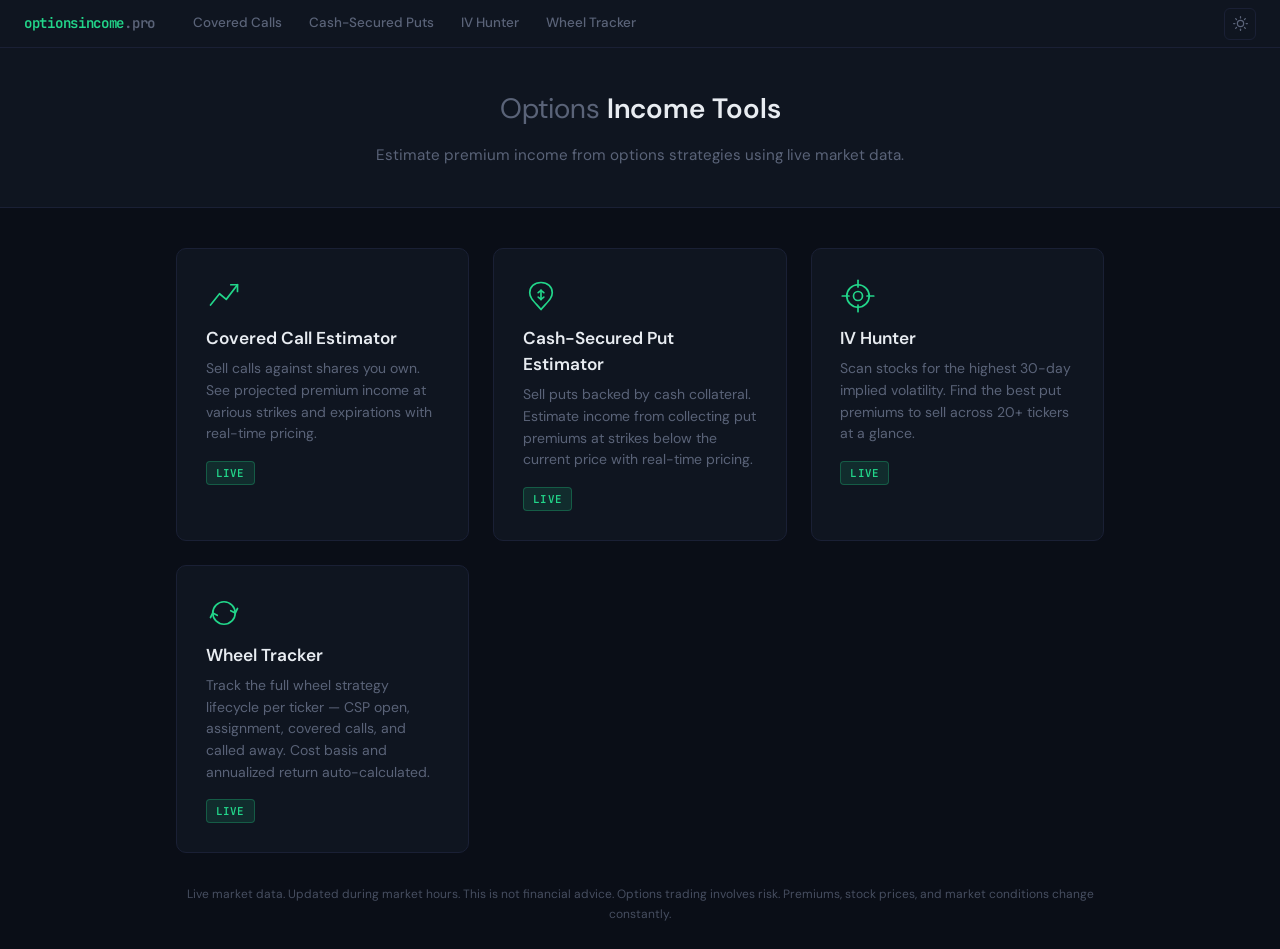
==== commit c03529c1: "fix: replace emoji with SVG icons on homepage Co-Authored-By: Claude Sonnet 4.6 <noreply@anthropic.c" ====
--- a/index.html
+++ b/index.html
@@ -3,7 +3,18 @@
 <head>
     <meta charset="UTF-8">
     <meta name="viewport" content="width=device-width, initial-scale=1.0">
-    <title>Options Income Tools</title>
+    <title>Options Income Pro</title>
+    <link rel="icon" type="image/svg+xml" href="/static/favicon.svg">
+    <link rel="apple-touch-icon" href="/static/favicon.svg">
+    <meta property="og:type" content="website">
+    <meta property="og:site_name" content="Options Income Pro">
+    <meta property="og:title" content="Options Income Pro">
+    <meta property="og:description" content="Estimate premium income from covered calls, cash-secured puts, and the wheel strategy using live market data.">
+    <meta property="og:image" content="https://optionsincome.pro/static/og-image.png">
+    <meta property="og:image:width" content="1200">
+    <meta property="og:image:height" content="630">
+    <meta name="twitter:card" content="summary_large_image">
+    <meta name="twitter:image" content="https://optionsincome.pro/static/og-image.png">
     <script>(function(){ document.documentElement.setAttribute('data-theme', localStorage.getItem('theme') || 'dark'); })();
     function toggleTheme() { var t = document.documentElement.getAttribute('data-theme') === 'light' ? 'dark' : 'light'; document.documentElement.setAttribute('data-theme', t); localStorage.setItem('theme', t); }</script>
     <link rel="preconnect" href="https://fonts.googleapis.com">
@@ -34,25 +45,25 @@
     <div class="container">
         <div class="tools-grid">
             <a href="/covered-calls" class="tool-card">
-                <div class="icon">&#x1F4C8;</div>
+                <svg class="tool-icon" width="36" height="36" viewBox="0 0 32 32" fill="none" stroke="currentColor" stroke-width="1.5" stroke-linecap="round" stroke-linejoin="round"><polyline points="4 24 12 14 18 19 28 6"/><polyline points="22 6 28 6 28 12"/></svg>
                 <h2>Covered Call Estimator</h2>
                 <p>Sell calls against shares you own. See projected premium income at various strikes and expirations with real-time pricing.</p>
                 <span class="badge badge-live">LIVE</span>
             </a>
             <a href="/cash-secured-puts" class="tool-card">
-                <div class="icon">&#x1F4B0;</div>
+                <svg class="tool-icon" width="36" height="36" viewBox="0 0 32 32" fill="none" stroke="currentColor" stroke-width="1.5" stroke-linecap="round" stroke-linejoin="round"><path d="M16 4C10 4 6 8 6 13C6 18 10 21 16 28C22 21 26 18 26 13C26 8 22 4 16 4Z"/><line x1="16" y1="11" x2="16" y2="19"/><line x1="13.5" y1="13" x2="16" y2="11"/><line x1="18.5" y1="13" x2="16" y2="11"/><line x1="13.5" y1="17" x2="16" y2="19"/><line x1="18.5" y1="17" x2="16" y2="19"/></svg>
                 <h2>Cash-Secured Put Estimator</h2>
                 <p>Sell puts backed by cash collateral. Estimate income from collecting put premiums at strikes below the current price with real-time pricing.</p>
                 <span class="badge badge-live">LIVE</span>
             </a>
             <a href="/iv-hunter" class="tool-card">
-                <div class="icon">&#x1F50D;</div>
+                <svg class="tool-icon" width="36" height="36" viewBox="0 0 32 32" fill="none" stroke="currentColor" stroke-width="1.5" stroke-linecap="round" stroke-linejoin="round"><circle cx="16" cy="16" r="10"/><circle cx="16" cy="16" r="4"/><line x1="16" y1="2" x2="16" y2="8"/><line x1="16" y1="24" x2="16" y2="30"/><line x1="2" y1="16" x2="8" y2="16"/><line x1="24" y1="16" x2="30" y2="16"/></svg>
                 <h2>IV Hunter</h2>
                 <p>Scan stocks for the highest 30-day implied volatility. Find the best put premiums to sell across 20+ tickers at a glance.</p>
                 <span class="badge badge-live">LIVE</span>
             </a>
             <a href="/wheel-tracker" class="tool-card">
-                <div class="icon">&#x1F6DE;</div>
+                <svg class="tool-icon" width="36" height="36" viewBox="0 0 32 32" fill="none" stroke="currentColor" stroke-width="1.5" stroke-linecap="round" stroke-linejoin="round"><path d="M26 16C26 21.5 21.5 26 16 26C10.5 26 6 21.5 6 16"/><polyline points="10 18 6 16 4 20"/><path d="M6 16C6 10.5 10.5 6 16 6C21.5 6 26 10.5 26 16"/><polyline points="22 14 26 16 28 12"/></svg>
                 <h2>Wheel Tracker</h2>
                 <p>Track the full wheel strategy lifecycle per ticker — CSP open, assignment, covered calls, and called away. Cost basis and annualized return auto-calculated.</p>
                 <span class="badge badge-live">LIVE</span>
--- a/static/style.css
+++ b/static/style.css
@@ -69,7 +69,10 @@
 *, *::before, *::after { box-sizing: border-box; margin: 0; padding: 0; }
 
 /* ── Base ── */
-html { font-size: 16px; }
+html {
+  font-size: 16px;
+  overflow-x: hidden; /* prevent horizontal scroll from overflow at page level */
+}
 
 body {
   font-family: var(--font-sans);
@@ -77,6 +80,7 @@
   color: var(--text-primary);
   min-height: 100vh;
   line-height: 1.5;
+  overflow-x: hidden;
 }
 
 h1, h2, h3 {
@@ -409,10 +413,12 @@
 /* ── Tables ── */
 .table-wrap {
   overflow-x: auto;
+  -webkit-overflow-scrolling: touch;
   background: var(--bg-card);
   border: 1px solid var(--border);
   border-radius: var(--radius-lg);
   margin-bottom: 1.5rem;
+  position: relative;
 }
 table {
   width: 100%;
@@ -672,6 +678,7 @@
   transform: translateY(-1px);
 }
 .tool-card .icon { font-size: 1.75rem; margin-bottom: 0.75rem; }
+.tool-icon { color: var(--accent-green); display: block; margin-bottom: 0.75rem; }
 .tool-card h2 {
   font-size: 1.08rem;
   color: var(--text-primary);
@@ -1003,17 +1010,183 @@
 .live-pl.loss   { color: var(--accent-red); }
 .live-close-cost { color: var(--text-secondary); font-size: 0.78rem; }
 
-/* ── Media queries ── */
+/* ─────────────────────────────────────────────
+   Mobile Responsive — 768px and below
+───────────────────────────────────────────── */
 @media (max-width: 768px) {
-  .nav-links a { padding: 0 0.6rem; font-size: 0.8rem; }
-}
-@media (max-width: 600px) {
-  nav.top-nav { padding: 0 1rem; }
+
+  /* ── Nav: horizontal scroll, always-visible brand ── */
+  nav.top-nav {
+    overflow-x: auto;
+    -webkit-overflow-scrolling: touch;
+    scrollbar-width: none;        /* Firefox */
+    padding: 0 12px;
+    /* allow content to be wider than viewport */
+    width: 100%;
+  }
+  nav.top-nav::-webkit-scrollbar { display: none; }
+
+  /* Brand never shrinks — always anchored at left */
+  .nav-brand {
+    flex-shrink: 0;
+    margin-right: 0.75rem;
+  }
+
+  /* Links stay in a single scrollable row */
+  .nav-links {
+    flex-shrink: 0;
+    flex-wrap: nowrap;
+  }
+  .nav-links a {
+    /* 44px tap target height */
+    min-height: 44px;
+    height: 44px;
+    padding: 0 10px;
+    font-size: 0.82rem;
+    flex-shrink: 0;
+  }
+
+  /* Theme toggle: fixed so it's always reachable even when nav scrolls */
+  .theme-toggle {
+    position: fixed;
+    top: 8px;
+    right: 12px;
+    z-index: 110;
+    background: var(--bg-card);
+    box-shadow: 0 1px 6px rgba(0,0,0,0.35);
+  }
+
+  /* ── Container spacing ── */
+  .container {
+    padding: 1rem;
+  }
+
+  /* ── Headers ── */
   header { padding: 0.9rem 1rem; }
-  header.header-home { padding: 2rem 1rem; }
-  .proj-grid { grid-template-columns: 1fr 1fr; }
-  .tools-grid { grid-template-columns: 1fr; }
-  .campaigns-grid { grid-template-columns: 1fr; }
-  .summary-bar { gap: 1rem; }
-  .input-row { flex-direction: column; gap: 0.5rem; }
-}
+  header.header-home { padding: 1.75rem 1rem; }
+  header h1 { font-size: 1.15rem; }
+  header.header-home h1 { font-size: 1.4rem; }
+  h2 { font-size: 0.95rem; }
+
+  /* ── Forms: stack vertically, full width ── */
+  .input-section, .controls {
+    padding: 1rem;
+  }
+  .input-row,
+  .controls-row {
+    flex-direction: column;
+    gap: 0.75rem;
+    align-items: stretch;
+  }
+  .input-group {
+    min-width: 100% !important; /* override inline style="flex:0.6; min-width:120px" */
+    width: 100% !important;
+    flex: 1 1 100% !important;
+  }
+  .controls-row .input-group {
+    min-width: 100% !important;
+  }
+
+  /* Labels always above, left-aligned */
+  .input-section label,
+  .controls label,
+  .field label {
+    text-align: left;
+  }
+
+  /* ── Inputs: 16px font prevents iOS zoom on focus; 44px min touch target ── */
+  input[type="text"],
+  input[type="number"],
+  input[type="date"],
+  select {
+    font-size: 16px;
+    min-height: 44px;
+    padding: 0 12px;
+  }
+
+  /* Buttons in fetch/controls rows go full-width or auto */
+  .fetch-bar {
+    flex-wrap: wrap;
+  }
+  .fetch-bar .btn { flex: 1 1 auto; justify-content: center; }
+
+  /* ── Quick-pick ticker buttons ── */
+  .quick-tickers {
+    gap: 8px;
+  }
+  .ticker-btn {
+    padding: 8px 14px;
+    font-size: 13px;
+    min-height: 36px;
+  }
+
+  /* ── Tables: fixed min-width forces horizontal scroll, shadow hints at right ── */
+  table {
+    min-width: 600px;
+  }
+  /* Right-edge shadow signals "more to scroll" */
+  .table-wrap::after {
+    content: '';
+    position: absolute;
+    top: 0;
+    right: 0;
+    bottom: 0;
+    width: 24px;
+    border-radius: 0 var(--radius-lg) var(--radius-lg) 0;
+    background: linear-gradient(to right, transparent, rgba(0, 0, 0, 0.18));
+    pointer-events: none;
+  }
+  [data-theme="light"] .table-wrap::after {
+    background: linear-gradient(to right, transparent, rgba(0, 0, 0, 0.07));
+  }
+
+  /* ── Cards: single column ── */
+  .tools-grid {
+    grid-template-columns: 1fr;
+    gap: 1rem;
+  }
+  .campaigns-grid {
+    grid-template-columns: 1fr;
+  }
+
+  /* ── Summary bar: 2-per-row on mobile ── */
+  .summary-bar {
+    gap: 0.75rem 1rem;
+    flex-wrap: wrap;
+  }
+  .summary-bar .summary-item {
+    flex: 0 1 calc(50% - 0.5rem);
+    min-width: 0;
+  }
+
+  /* ── Projection grid: 2 columns ── */
+  .proj-grid {
+    grid-template-columns: 1fr 1fr;
+    gap: 0.75rem;
+  }
+
+  /* ── Modal: full-width on mobile ── */
+  .modal {
+    padding: 1.2rem;
+    border-radius: var(--radius-lg);
+  }
+  .modal .input-row {
+    flex-direction: column;
+    gap: 0.75rem;
+  }
+  .modal .field { min-width: 100%; }
+
+  /* ── Empty state: smaller padding ── */
+  .empty-state { padding: 2.5rem 1.25rem; }
+
+  /* ── Campaign card actions: wrap tightly ── */
+  .campaign-actions { gap: 0.3rem; }
+}
+
+/* ── 480px and below (small phones) ── */
+@media (max-width: 480px) {
+  header.header-home h1 { font-size: 1.25rem; }
+  .proj-card .amount { font-size: 1.25rem; }
+  .summary-bar .summary-item .value { font-size: 0.95rem; }
+  .tool-card { padding: 1.25rem; }
+}
